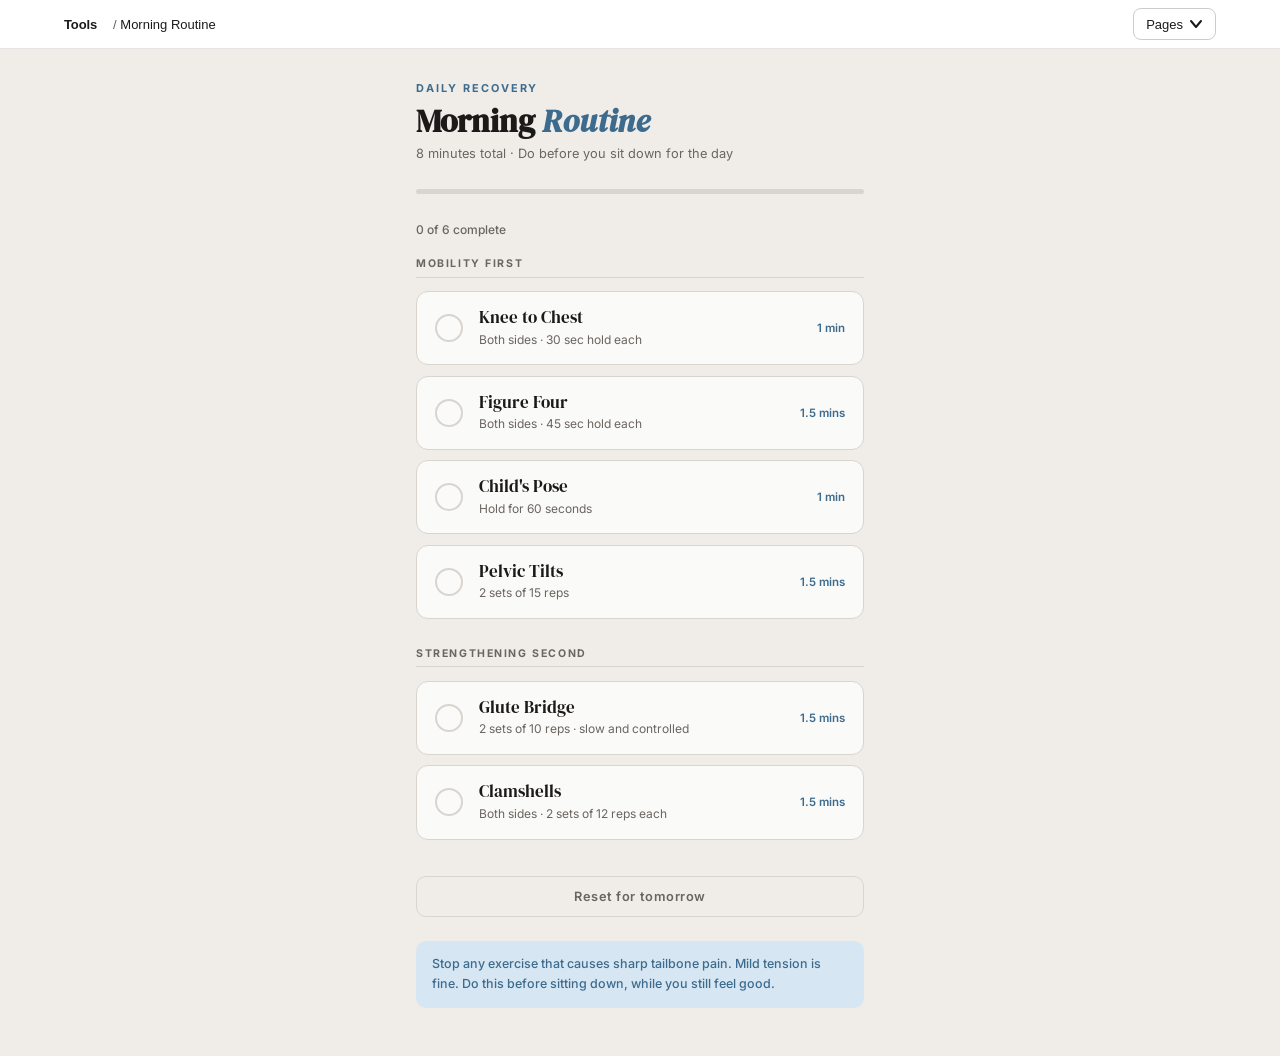
==== daily_routine_card.html @ 04fb0931 "Add Morning Routine checklist app Adds an 8-minute mobility and strengthening checklist with progres" ====
<!DOCTYPE html>
<html lang="en">
<head>
<meta charset="UTF-8">
<meta name="viewport" content="width=device-width, initial-scale=1.0">
<title>Morning Routine</title>
<link rel="stylesheet" href="navbar.css">
<style>
  @import url('https://fonts.googleapis.com/css2?family=DM+Serif+Display:ital@0;1&family=Inter:wght@300;400;500;600&display=swap');

  *, *::before, *::after { box-sizing: border-box; margin: 0; padding: 0; }

  :root {
    --bg: #F0EDE8;
    --surface: #FAFAF8;
    --ink: #1C1A18;
    --ink-soft: #6B6560;
    --accent: #3D6B8E;
    --accent-light: #D6E6F2;
    --green: #4A6741;
    --green-light: #E4EDE3;
    --rule: #D9D4CE;
    --done-bg: #E4EDE3;
    --done-border: #4A6741;
  }

  body {
    background: var(--bg);
    font-family: 'Inter', sans-serif;
    color: var(--ink);
    min-height: 100vh;
  }

  .container {
    max-width: 480px;
    margin: 0 auto;
    padding: 2rem 1rem 3rem;
  }

  header {
    margin-bottom: 1.75rem;
  }

  .eyebrow {
    font-size: 0.68rem;
    font-weight: 700;
    letter-spacing: 0.18em;
    text-transform: uppercase;
    color: var(--accent);
    margin-bottom: 0.5rem;
  }

  h1 {
    font-family: 'DM Serif Display', serif;
    font-size: 2rem;
    line-height: 1.15;
    color: var(--ink);
  }

  h1 em {
    font-style: italic;
    color: var(--accent);
  }

  .total-time {
    margin-top: 0.4rem;
    font-size: 0.8rem;
    color: var(--ink-soft);
  }

  .progress-bar-wrap {
    background: var(--rule);
    border-radius: 99px;
    height: 5px;
    margin: 1.25rem 0 1.75rem;
    overflow: hidden;
  }

  .progress-bar-fill {
    height: 100%;
    background: var(--green);
    border-radius: 99px;
    transition: width 0.4s ease;
  }

  .progress-label {
    font-size: 0.75rem;
    color: var(--ink-soft);
    margin-bottom: 1.25rem;
    font-weight: 500;
  }

  .section-label {
    font-size: 0.66rem;
    font-weight: 700;
    letter-spacing: 0.15em;
    text-transform: uppercase;
    color: var(--ink-soft);
    margin-bottom: 0.85rem;
    padding-bottom: 0.4rem;
    border-bottom: 1px solid var(--rule);
  }

  .exercise-list {
    display: flex;
    flex-direction: column;
    gap: 0.65rem;
    margin-bottom: 1.75rem;
  }

  .exercise-card {
    background: var(--surface);
    border: 1px solid var(--rule);
    border-radius: 12px;
    padding: 1rem 1.1rem;
    display: flex;
    align-items: center;
    gap: 1rem;
    cursor: pointer;
    transition: background 0.25s, border-color 0.25s, opacity 0.25s;
    user-select: none;
    -webkit-tap-highlight-color: transparent;
  }

  .exercise-card.done {
    background: var(--done-bg);
    border-color: var(--done-border);
    opacity: 0.75;
  }

  .check-circle {
    width: 28px;
    height: 28px;
    border-radius: 50%;
    border: 2px solid var(--rule);
    flex-shrink: 0;
    display: flex;
    align-items: center;
    justify-content: center;
    transition: background 0.2s, border-color 0.2s;
    background: transparent;
  }

  .exercise-card.done .check-circle {
    background: var(--green);
    border-color: var(--green);
  }

  .checkmark {
    display: none;
  }

  .exercise-card.done .checkmark {
    display: block;
  }

  .exercise-info {
    flex: 1;
  }

  .exercise-name {
    font-family: 'DM Serif Display', serif;
    font-size: 1.05rem;
    color: var(--ink);
    line-height: 1.2;
    margin-bottom: 0.2rem;
  }

  .exercise-card.done .exercise-name {
    text-decoration: line-through;
    color: var(--ink-soft);
  }

  .exercise-detail {
    font-size: 0.75rem;
    color: var(--ink-soft);
    line-height: 1.4;
  }

  .exercise-time {
    font-size: 0.72rem;
    font-weight: 600;
    color: var(--accent);
    white-space: nowrap;
    flex-shrink: 0;
  }

  .exercise-card.done .exercise-time {
    color: var(--green);
  }

  .reset-btn {
    width: 100%;
    margin-top: 0.5rem;
    padding: 0.75rem;
    background: transparent;
    border: 1px solid var(--rule);
    border-radius: 10px;
    font-family: 'Inter', sans-serif;
    font-size: 0.8rem;
    font-weight: 600;
    color: var(--ink-soft);
    cursor: pointer;
    letter-spacing: 0.04em;
    transition: background 0.2s;
  }

  .reset-btn:hover { background: var(--rule); }

  .completion-banner {
    display: none;
    background: var(--green-light);
    border: 1px solid var(--green);
    border-radius: 12px;
    padding: 1rem 1.25rem;
    text-align: center;
    margin-bottom: 1rem;
  }

  .completion-banner.visible { display: block; }

  .completion-banner p {
    font-family: 'DM Serif Display', serif;
    font-size: 1.1rem;
    color: var(--green);
  }

  .completion-banner span {
    font-size: 0.8rem;
    color: var(--ink-soft);
    display: block;
    margin-top: 0.2rem;
    font-family: 'Inter', sans-serif;
  }

  .tip-box {
    background: var(--accent-light);
    border-radius: 10px;
    padding: 0.85rem 1rem;
    font-size: 0.78rem;
    color: var(--accent);
    line-height: 1.6;
    margin-top: 1.5rem;
    font-weight: 500;
  }
</style>
</head>
<body>
<script src="navbar.js"></script>
<div class="container">

  <header>
    <p class="eyebrow">Daily Recovery</p>
    <h1>Morning <em>Routine</em></h1>
    <p class="total-time">8 minutes total · Do before you sit down for the day</p>
  </header>

  <div class="progress-bar-wrap">
    <div class="progress-bar-fill" id="progressBar" style="width: 0%"></div>
  </div>
  <p class="progress-label" id="progressLabel">0 of 6 complete</p>

  <div id="completionBanner" class="completion-banner">
    <p>Routine complete.</p>
    <span>Great work. Your body will thank you.</span>
  </div>

  <p class="section-label">Mobility First</p>
  <div class="exercise-list">

    <div class="exercise-card" onclick="toggle(this)">
      <div class="check-circle">
        <svg class="checkmark" width="14" height="14" viewBox="0 0 14 14" fill="none">
          <path d="M2 7L5.5 10.5L12 3.5" stroke="white" stroke-width="2" stroke-linecap="round" stroke-linejoin="round"/>
        </svg>
      </div>
      <div class="exercise-info">
        <p class="exercise-name">Knee to Chest</p>
        <p class="exercise-detail">Both sides · 30 sec hold each</p>
      </div>
      <span class="exercise-time">1 min</span>
    </div>

    <div class="exercise-card" onclick="toggle(this)">
      <div class="check-circle">
        <svg class="checkmark" width="14" height="14" viewBox="0 0 14 14" fill="none">
          <path d="M2 7L5.5 10.5L12 3.5" stroke="white" stroke-width="2" stroke-linecap="round" stroke-linejoin="round"/>
        </svg>
      </div>
      <div class="exercise-info">
        <p class="exercise-name">Figure Four</p>
        <p class="exercise-detail">Both sides · 45 sec hold each</p>
      </div>
      <span class="exercise-time">1.5 mins</span>
    </div>

    <div class="exercise-card" onclick="toggle(this)">
      <div class="check-circle">
        <svg class="checkmark" width="14" height="14" viewBox="0 0 14 14" fill="none">
          <path d="M2 7L5.5 10.5L12 3.5" stroke="white" stroke-width="2" stroke-linecap="round" stroke-linejoin="round"/>
        </svg>
      </div>
      <div class="exercise-info">
        <p class="exercise-name">Child's Pose</p>
        <p class="exercise-detail">Hold for 60 seconds</p>
      </div>
      <span class="exercise-time">1 min</span>
    </div>

    <div class="exercise-card" onclick="toggle(this)">
      <div class="check-circle">
        <svg class="checkmark" width="14" height="14" viewBox="0 0 14 14" fill="none">
          <path d="M2 7L5.5 10.5L12 3.5" stroke="white" stroke-width="2" stroke-linecap="round" stroke-linejoin="round"/>
        </svg>
      </div>
      <div class="exercise-info">
        <p class="exercise-name">Pelvic Tilts</p>
        <p class="exercise-detail">2 sets of 15 reps</p>
      </div>
      <span class="exercise-time">1.5 mins</span>
    </div>

  </div>

  <p class="section-label">Strengthening Second</p>
  <div class="exercise-list">

    <div class="exercise-card" onclick="toggle(this)">
      <div class="check-circle">
        <svg class="checkmark" width="14" height="14" viewBox="0 0 14 14" fill="none">
          <path d="M2 7L5.5 10.5L12 3.5" stroke="white" stroke-width="2" stroke-linecap="round" stroke-linejoin="round"/>
        </svg>
      </div>
      <div class="exercise-info">
        <p class="exercise-name">Glute Bridge</p>
        <p class="exercise-detail">2 sets of 10 reps · slow and controlled</p>
      </div>
      <span class="exercise-time">1.5 mins</span>
    </div>

    <div class="exercise-card" onclick="toggle(this)">
      <div class="check-circle">
        <svg class="checkmark" width="14" height="14" viewBox="0 0 14 14" fill="none">
          <path d="M2 7L5.5 10.5L12 3.5" stroke="white" stroke-width="2" stroke-linecap="round" stroke-linejoin="round"/>
        </svg>
      </div>
      <div class="exercise-info">
        <p class="exercise-name">Clamshells</p>
        <p class="exercise-detail">Both sides · 2 sets of 12 reps each</p>
      </div>
      <span class="exercise-time">1.5 mins</span>
    </div>

  </div>

  <button class="reset-btn" onclick="resetAll()">Reset for tomorrow</button>

  <div class="tip-box">
    Stop any exercise that causes sharp tailbone pain. Mild tension is fine. Do this before sitting down, while you still feel good.
  </div>

</div>

<script>
  const cards = document.querySelectorAll('.exercise-card');
  const total = cards.length;

  function toggle(card) {
    card.classList.toggle('done');
    updateProgress();
  }

  function updateProgress() {
    const done = document.querySelectorAll('.exercise-card.done').length;
    const pct = Math.round((done / total) * 100);
    document.getElementById('progressBar').style.width = pct + '%';
    document.getElementById('progressLabel').textContent = done + ' of ' + total + ' complete';
    document.getElementById('completionBanner').classList.toggle('visible', done === total);
  }

  function resetAll() {
    cards.forEach(c => c.classList.remove('done'));
    updateProgress();
  }
</script>
</body>
</html>
---- navbar.css ----
/* Shared navbar */
#ct-navbar {
  position: sticky;
  top: 0;
  z-index: 1000;
  background: #ffffff;
  border-bottom: 1px solid rgba(0,0,0,0.10);
  font-family: -apple-system, BlinkMacSystemFont, 'Segoe UI', sans-serif;
  -webkit-font-smoothing: antialiased;
}

#ct-navbar .ct-nav-inner {
  display: flex;
  align-items: center;
  max-width: 1200px;
  margin: 0 auto;
  padding: 0 1.5rem;
  height: 48px;
  gap: 1rem;
}

/* Brand */
#ct-navbar .ct-nav-brand {
  font-size: 13px;
  font-weight: 600;
  color: #1a1a18;
  text-decoration: none;
  letter-spacing: -0.01em;
  white-space: nowrap;
  flex-shrink: 0;
}
#ct-navbar .ct-nav-brand:hover { color: #1D9E75; }

/* Active page label — shown between brand and dropdown button */
#ct-navbar .ct-nav-current {
  font-size: 13px;
  color: #5f5e5a;
  flex: 1;
  overflow: hidden;
  text-overflow: ellipsis;
  white-space: nowrap;
}

#ct-navbar .ct-nav-current span {
  color: #1a1a18;
  font-weight: 500;
}

/* Dropdown trigger button */
#ct-navbar .ct-nav-toggle {
  display: flex;
  align-items: center;
  gap: 6px;
  padding: 0 12px;
  height: 32px;
  border: 0.5px solid rgba(0,0,0,0.20);
  border-radius: 8px;
  background: transparent;
  font-family: inherit;
  font-size: 13px;
  font-weight: 500;
  color: #1a1a18;
  cursor: pointer;
  white-space: nowrap;
  flex-shrink: 0;
  -webkit-tap-highlight-color: transparent;
  transition: background 0.12s, border-color 0.12s;
}
#ct-navbar .ct-nav-toggle:hover { background: #f5f5f3; }
#ct-navbar .ct-nav-toggle[aria-expanded="true"] {
  background: #f5f5f3;
  border-color: rgba(0,0,0,0.30);
}

.ct-nav-toggle-chevron {
  width: 14px;
  height: 14px;
  display: block;
  transition: transform 0.2s;
}
#ct-navbar .ct-nav-toggle[aria-expanded="true"] .ct-nav-toggle-chevron {
  transform: rotate(180deg);
}

/* Dropdown menu */
#ct-nav-dropdown {
  position: fixed;
  top: 49px; /* just below the navbar */
  right: 1.5rem;
  min-width: 220px;
  background: #ffffff;
  border: 0.5px solid rgba(0,0,0,0.14);
  border-radius: 12px;
  box-shadow: 0 8px 32px rgba(0,0,0,0.12), 0 2px 8px rgba(0,0,0,0.06);
  padding: 6px;
  z-index: 999;
  /* Animation */
  opacity: 0;
  transform: translateY(-6px);
  pointer-events: none;
  transition: opacity 0.15s, transform 0.15s;
}

#ct-nav-dropdown.ct-open {
  opacity: 1;
  transform: translateY(0);
  pointer-events: auto;
}

#ct-nav-dropdown a {
  display: flex;
  align-items: center;
  justify-content: space-between;
  padding: 9px 12px;
  border-radius: 7px;
  font-size: 13px;
  font-weight: 400;
  color: #5f5e5a;
  text-decoration: none;
  transition: background 0.1s, color 0.1s;
}
#ct-nav-dropdown a:hover { background: #f5f5f3; color: #1a1a18; }

#ct-nav-dropdown a.ct-active {
  color: #1D9E75;
  font-weight: 500;
}
#ct-nav-dropdown a.ct-active::after {
  content: '';
  width: 6px;
  height: 6px;
  border-radius: 50%;
  background: #1D9E75;
  flex-shrink: 0;
}

/* Backdrop to close on outside click */
#ct-nav-backdrop {
  display: none;
  position: fixed;
  inset: 0;
  z-index: 998;
}
#ct-nav-backdrop.ct-open { display: block; }
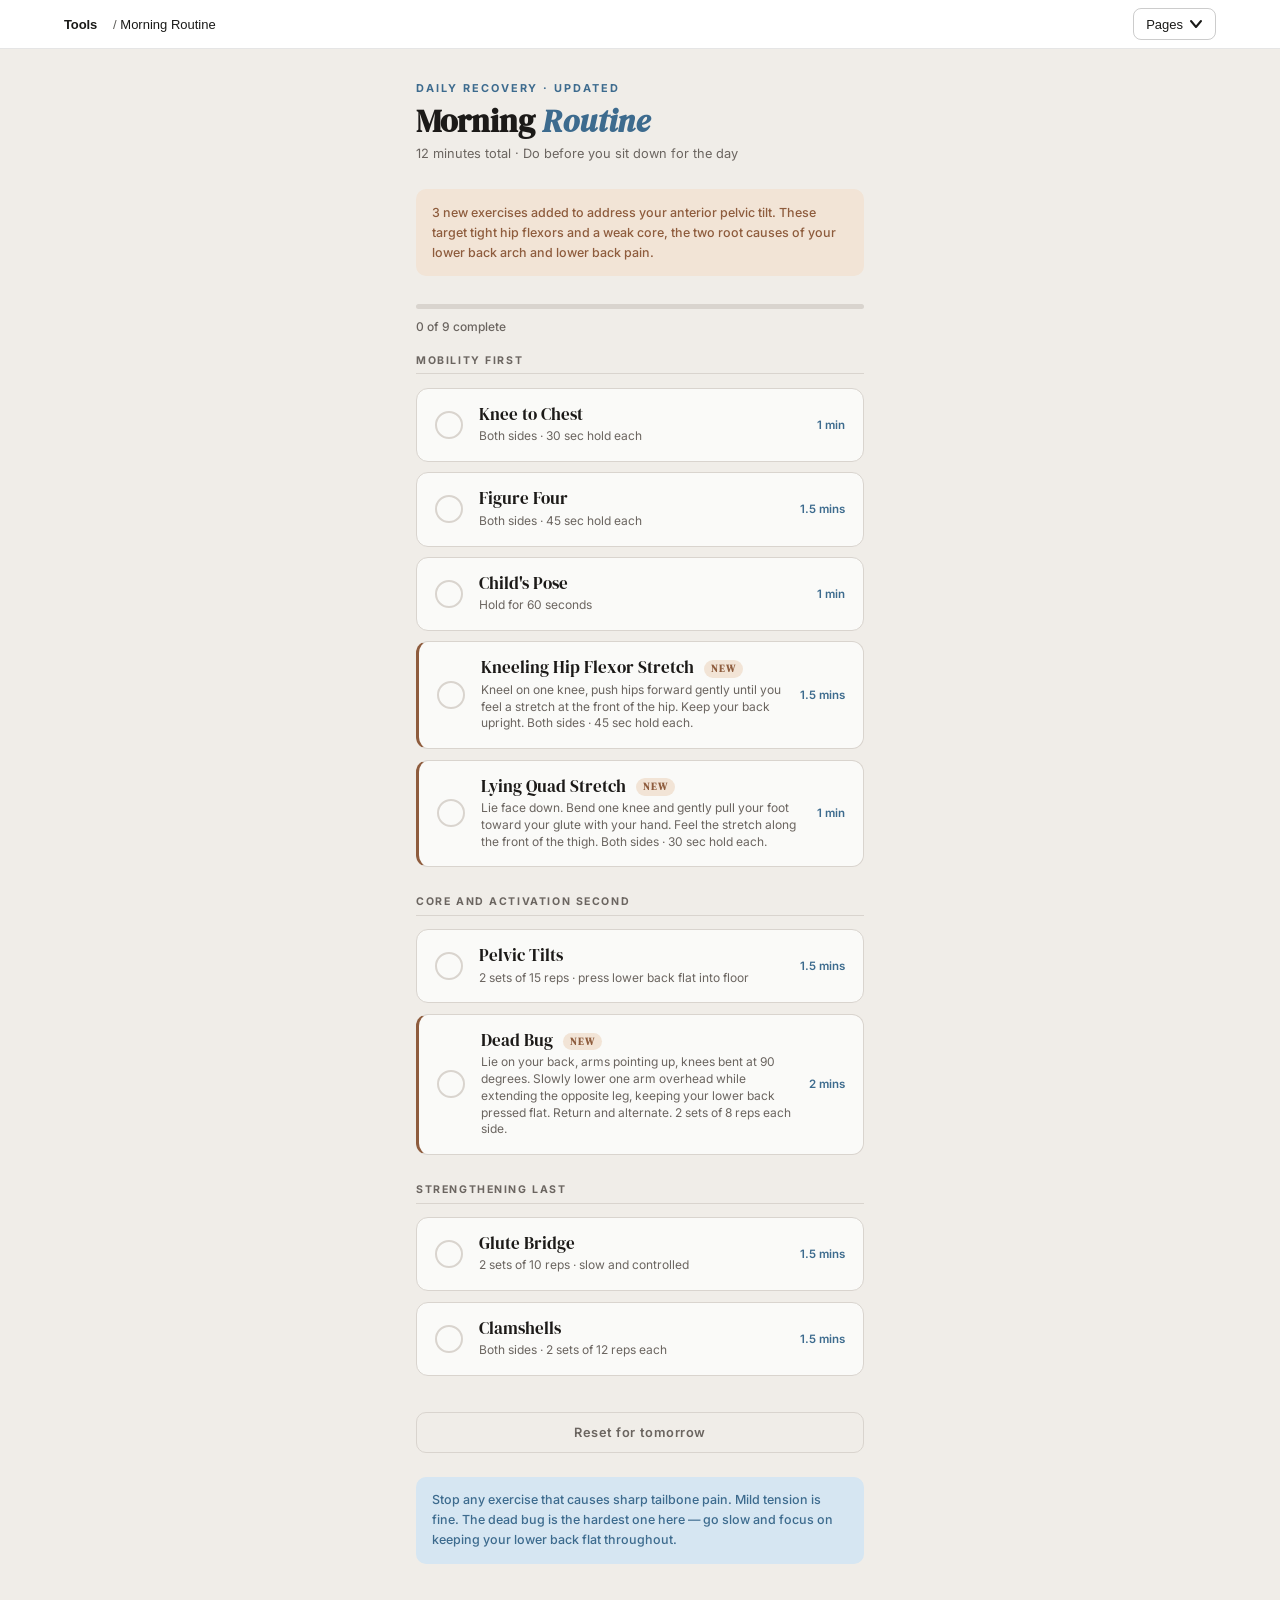
==== commit a3ec4f26: "Update Morning Routine to v2 with anterior pelvic tilt exercises Adds three new exercises (kneeling " ====
--- a/daily_routine_card.html
+++ b/daily_routine_card.html
@@ -19,9 +19,9 @@
     --accent-light: #D6E6F2;
     --green: #4A6741;
     --green-light: #E4EDE3;
+    --orange: #8E5C3D;
+    --orange-light: #F2E4D6;
     --rule: #D9D4CE;
-    --done-bg: #E4EDE3;
-    --done-border: #4A6741;
   }
 
   body {
@@ -37,9 +37,7 @@
     padding: 2rem 1rem 3rem;
   }
 
-  header {
-    margin-bottom: 1.75rem;
-  }
+  header { margin-bottom: 1.75rem; }
 
   .eyebrow {
     font-size: 0.68rem;
@@ -57,10 +55,7 @@
     color: var(--ink);
   }
 
-  h1 em {
-    font-style: italic;
-    color: var(--accent);
-  }
+  h1 em { font-style: italic; color: var(--accent); }
 
   .total-time {
     margin-top: 0.4rem;
@@ -72,7 +67,7 @@
     background: var(--rule);
     border-radius: 99px;
     height: 5px;
-    margin: 1.25rem 0 1.75rem;
+    margin: 1.25rem 0 0.6rem;
     overflow: hidden;
   }
 
@@ -99,6 +94,14 @@
     margin-bottom: 0.85rem;
     padding-bottom: 0.4rem;
     border-bottom: 1px solid var(--rule);
+  }
+
+  .section-note {
+    font-size: 0.73rem;
+    color: var(--ink-soft);
+    margin-bottom: 0.85rem;
+    line-height: 1.5;
+    font-style: italic;
   }
 
   .exercise-list {
@@ -123,9 +126,17 @@
   }
 
   .exercise-card.done {
-    background: var(--done-bg);
-    border-color: var(--done-border);
-    opacity: 0.75;
+    background: var(--green-light);
+    border-color: var(--green);
+    opacity: 0.72;
+  }
+
+  .exercise-card.new-exercise {
+    border-left: 3px solid var(--orange);
+  }
+
+  .exercise-card.new-exercise.done {
+    border-left: 3px solid var(--green);
   }
 
   .check-circle {
@@ -146,17 +157,10 @@
     border-color: var(--green);
   }
 
-  .checkmark {
-    display: none;
-  }
-
-  .exercise-card.done .checkmark {
-    display: block;
-  }
-
-  .exercise-info {
-    flex: 1;
-  }
+  .checkmark { display: none; }
+  .exercise-card.done .checkmark { display: block; }
+
+  .exercise-info { flex: 1; }
 
   .exercise-name {
     font-family: 'DM Serif Display', serif;
@@ -177,6 +181,19 @@
     line-height: 1.4;
   }
 
+  .new-badge {
+    font-size: 0.6rem;
+    font-weight: 700;
+    letter-spacing: 0.08em;
+    text-transform: uppercase;
+    color: var(--orange);
+    background: var(--orange-light);
+    border-radius: 99px;
+    padding: 0.15rem 0.45rem;
+    margin-left: 0.4rem;
+    vertical-align: middle;
+  }
+
   .exercise-time {
     font-size: 0.72rem;
     font-weight: 600;
@@ -185,9 +202,7 @@
     flex-shrink: 0;
   }
 
-  .exercise-card.done .exercise-time {
-    color: var(--green);
-  }
+  .exercise-card.done .exercise-time { color: var(--green); }
 
   .reset-btn {
     width: 100%;
@@ -243,6 +258,17 @@
     margin-top: 1.5rem;
     font-weight: 500;
   }
+
+  .why-box {
+    background: var(--orange-light);
+    border-radius: 10px;
+    padding: 0.85rem 1rem;
+    font-size: 0.78rem;
+    color: var(--orange);
+    line-height: 1.6;
+    margin-bottom: 1.75rem;
+    font-weight: 500;
+  }
 </style>
 </head>
 <body>
@@ -250,21 +276,26 @@
 <div class="container">
 
   <header>
-    <p class="eyebrow">Daily Recovery</p>
+    <p class="eyebrow">Daily Recovery · Updated</p>
     <h1>Morning <em>Routine</em></h1>
-    <p class="total-time">8 minutes total · Do before you sit down for the day</p>
+    <p class="total-time">12 minutes total · Do before you sit down for the day</p>
   </header>
+
+  <div class="why-box">
+    3 new exercises added to address your anterior pelvic tilt. These target tight hip flexors and a weak core, the two root causes of your lower back arch and lower back pain.
+  </div>
 
   <div class="progress-bar-wrap">
     <div class="progress-bar-fill" id="progressBar" style="width: 0%"></div>
   </div>
-  <p class="progress-label" id="progressLabel">0 of 6 complete</p>
+  <p class="progress-label" id="progressLabel">0 of 9 complete</p>
 
   <div id="completionBanner" class="completion-banner">
     <p>Routine complete.</p>
     <span>Great work. Your body will thank you.</span>
   </div>
 
+  <!-- SECTION 1: MOBILITY -->
   <p class="section-label">Mobility First</p>
   <div class="exercise-list">
 
@@ -307,6 +338,38 @@
       <span class="exercise-time">1 min</span>
     </div>
 
+    <div class="exercise-card new-exercise" onclick="toggle(this)">
+      <div class="check-circle">
+        <svg class="checkmark" width="14" height="14" viewBox="0 0 14 14" fill="none">
+          <path d="M2 7L5.5 10.5L12 3.5" stroke="white" stroke-width="2" stroke-linecap="round" stroke-linejoin="round"/>
+        </svg>
+      </div>
+      <div class="exercise-info">
+        <p class="exercise-name">Kneeling Hip Flexor Stretch <span class="new-badge">New</span></p>
+        <p class="exercise-detail">Kneel on one knee, push hips forward gently until you feel a stretch at the front of the hip. Keep your back upright. Both sides · 45 sec hold each.</p>
+      </div>
+      <span class="exercise-time">1.5 mins</span>
+    </div>
+
+    <div class="exercise-card new-exercise" onclick="toggle(this)">
+      <div class="check-circle">
+        <svg class="checkmark" width="14" height="14" viewBox="0 0 14 14" fill="none">
+          <path d="M2 7L5.5 10.5L12 3.5" stroke="white" stroke-width="2" stroke-linecap="round" stroke-linejoin="round"/>
+        </svg>
+      </div>
+      <div class="exercise-info">
+        <p class="exercise-name">Lying Quad Stretch <span class="new-badge">New</span></p>
+        <p class="exercise-detail">Lie face down. Bend one knee and gently pull your foot toward your glute with your hand. Feel the stretch along the front of the thigh. Both sides · 30 sec hold each.</p>
+      </div>
+      <span class="exercise-time">1 min</span>
+    </div>
+
+  </div>
+
+  <!-- SECTION 2: CORE AND ACTIVATION -->
+  <p class="section-label">Core and Activation Second</p>
+  <div class="exercise-list">
+
     <div class="exercise-card" onclick="toggle(this)">
       <div class="check-circle">
         <svg class="checkmark" width="14" height="14" viewBox="0 0 14 14" fill="none">
@@ -315,14 +378,28 @@
       </div>
       <div class="exercise-info">
         <p class="exercise-name">Pelvic Tilts</p>
-        <p class="exercise-detail">2 sets of 15 reps</p>
+        <p class="exercise-detail">2 sets of 15 reps · press lower back flat into floor</p>
       </div>
       <span class="exercise-time">1.5 mins</span>
     </div>
 
-  </div>
-
-  <p class="section-label">Strengthening Second</p>
+    <div class="exercise-card new-exercise" onclick="toggle(this)">
+      <div class="check-circle">
+        <svg class="checkmark" width="14" height="14" viewBox="0 0 14 14" fill="none">
+          <path d="M2 7L5.5 10.5L12 3.5" stroke="white" stroke-width="2" stroke-linecap="round" stroke-linejoin="round"/>
+        </svg>
+      </div>
+      <div class="exercise-info">
+        <p class="exercise-name">Dead Bug <span class="new-badge">New</span></p>
+        <p class="exercise-detail">Lie on your back, arms pointing up, knees bent at 90 degrees. Slowly lower one arm overhead while extending the opposite leg, keeping your lower back pressed flat. Return and alternate. 2 sets of 8 reps each side.</p>
+      </div>
+      <span class="exercise-time">2 mins</span>
+    </div>
+
+  </div>
+
+  <!-- SECTION 3: STRENGTHENING -->
+  <p class="section-label">Strengthening Last</p>
   <div class="exercise-list">
 
     <div class="exercise-card" onclick="toggle(this)">
@@ -356,7 +433,7 @@
   <button class="reset-btn" onclick="resetAll()">Reset for tomorrow</button>
 
   <div class="tip-box">
-    Stop any exercise that causes sharp tailbone pain. Mild tension is fine. Do this before sitting down, while you still feel good.
+    Stop any exercise that causes sharp tailbone pain. Mild tension is fine. The dead bug is the hardest one here — go slow and focus on keeping your lower back flat throughout.
   </div>
 
 </div>
